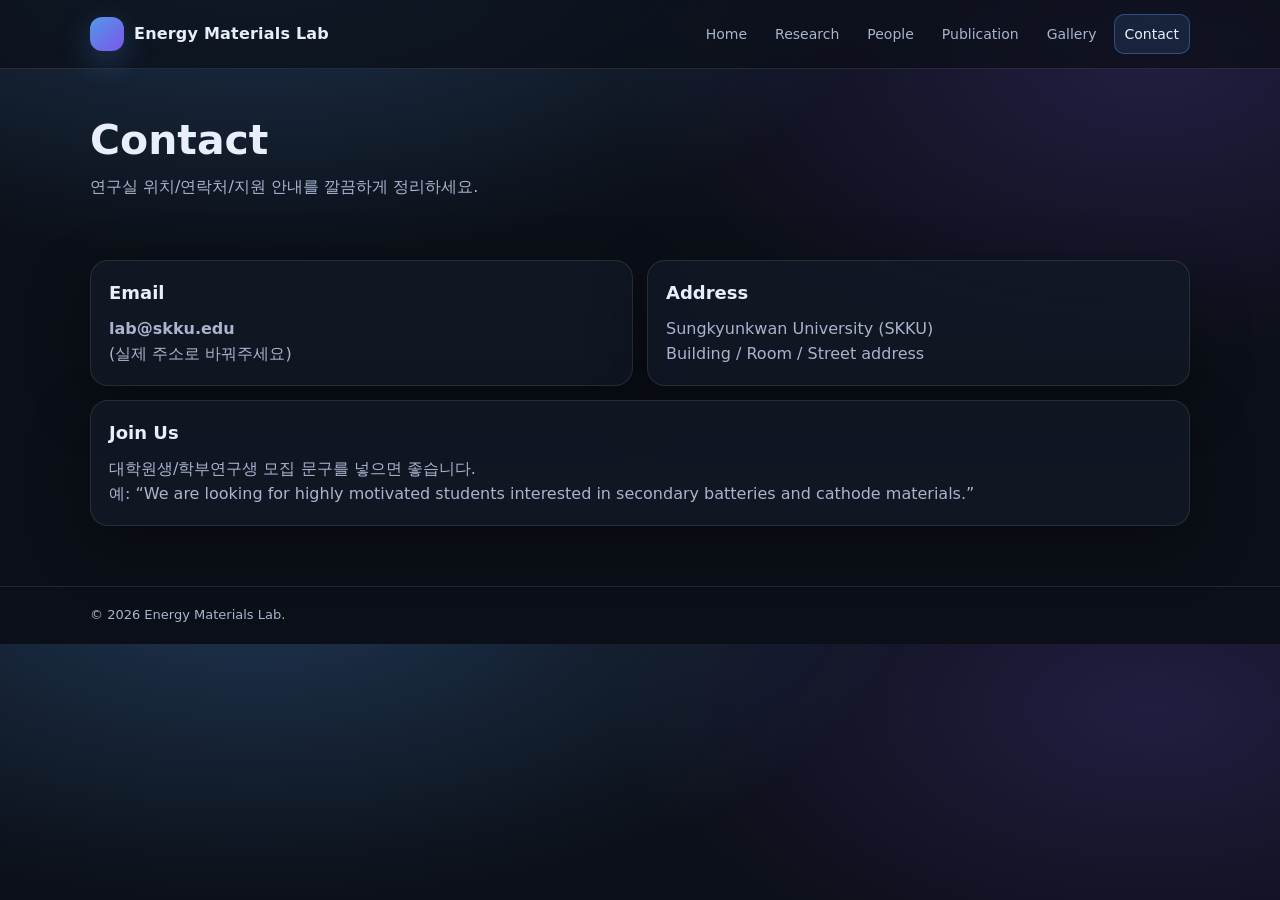
==== contact.html @ 48638ad6 "Create contact.html" ====
<!doctype html>
<html lang="ko">
<head>
  <meta charset="utf-8" />
  <meta name="viewport" content="width=device-width, initial-scale=1" />
  <title>Lab | Contact</title>
  <link rel="stylesheet" href="style.css" />
</head>
<body>
  <header>
    <div class="container nav">
      <a class="brand" href="index.html">
        <span class="brand-badge" aria-hidden="true"></span>
        <span>Energy Materials Lab</span>
      </a>

      <nav class="menu" aria-label="Primary">
        <a href="index.html">Home</a>
        <a href="research.html">Research</a>
        <a href="people.html">People</a>
        <a href="publication.html">Publication</a>
        <a href="gallery.html">Gallery</a>
        <a class="active" href="contact.html">Contact</a>
      </nav>
    </div>
  </header>

  <main class="container">
    <section class="hero">
      <h1 class="h-title">Contact</h1>
      <p class="h-sub">연구실 위치/연락처/지원 안내를 깔끔하게 정리하세요.</p>
    </section>

    <section class="grid">
      <div class="card span-6">
        <h2>Email</h2>
        <p>
          <strong>lab@skku.edu</strong><br>
          (실제 주소로 바꿔주세요)
        </p>
      </div>

      <div class="card span-6">
        <h2>Address</h2>
        <p>
          Sungkyunkwan University (SKKU)<br>
          Building / Room / Street address
        </p>
      </div>

      <div class="card span-12">
        <h2>Join Us</h2>
        <p>
          대학원생/학부연구생 모집 문구를 넣으면 좋습니다.<br>
          예: “We are looking for highly motivated students interested in secondary batteries and cathode materials.”
        </p>
      </div>
    </section>
  </main>

  <footer>
    <div class="container">© <span id="y"></span> Energy Materials Lab.</div>
  </footer>

  <script>
    document.getElementById('y').textContent = new Date().getFullYear();
  </script>
</body>
</html>
---- style.css ----
:root{
  --bg:#0b0f17;
  --panel:#121a27;
  --text:#e8eefc;
  --muted:#a9b4cf;
  --accent:#5aa7ff;
  --border:rgba(255,255,255,.10);
}

*{ box-sizing:border-box; }
html,body{ margin:0; padding:0; }
body{
  font-family: ui-sans-serif, system-ui, -apple-system, "Segoe UI", Roboto, Arial, "Noto Sans KR", sans-serif;
  background: radial-gradient(1200px 600px at 20% -10%, rgba(90,167,255,.25), transparent 55%),
              radial-gradient(900px 500px at 90% 10%, rgba(135,94,255,.18), transparent 60%),
              var(--bg);
  color:var(--text);
  line-height:1.6;
}

.container{
  width:min(1100px, 92vw);
  margin:0 auto;
}

header{
  position:sticky;
  top:0;
  backdrop-filter: blur(10px);
  background: rgba(11,15,23,.70);
  border-bottom: 1px solid var(--border);
  z-index:10;
}

.nav{
  display:flex;
  align-items:center;
  justify-content:space-between;
  padding:14px 0;
  gap:18px;
}

.brand{
  display:flex;
  align-items:center;
  gap:10px;
  text-decoration:none;
  color:var(--text);
  font-weight:700;
  letter-spacing:.2px;
}

.brand-badge{
  width:34px;
  height:34px;
  border-radius:12px;
  background: linear-gradient(135deg, rgba(90,167,255,.9), rgba(135,94,255,.9));
  box-shadow: 0 10px 30px rgba(90,167,255,.25);
}

.menu{
  display:flex;
  flex-wrap:wrap;
  gap:6px;
  align-items:center;
}

.menu a{
  color:var(--muted);
  text-decoration:none;
  padding:8px 10px;
  border-radius:10px;
  transition: .18s ease;
  border:1px solid transparent;
  font-size:14px;
}

.menu a:hover{
  color:var(--text);
  background: rgba(255,255,255,.06);
  border-color: rgba(255,255,255,.10);
}

.menu a.active{
  color:var(--text);
  background: rgba(90,167,255,.12);
  border-color: rgba(90,167,255,.35);
}

.hero{
  padding:48px 0 28px;
}

.h-title{
  font-size: clamp(28px, 3.2vw, 44px);
  line-height:1.15;
  margin: 0 0 10px;
}

.h-sub{
  color:var(--muted);
  margin:0 0 18px;
  max-width: 72ch;
}

.grid{
  display:grid;
  grid-template-columns: repeat(12, 1fr);
  gap:14px;
  padding: 14px 0 60px;
}

.card{
  grid-column: span 12;
  background: rgba(18,26,39,.72);
  border:1px solid var(--border);
  border-radius:18px;
  padding:18px;
  box-shadow: 0 18px 60px rgba(0,0,0,.30);
}

@media (min-width: 900px){
  .card.span-6{ grid-column: span 6; }
  .card.span-4{ grid-column: span 4; }
}

.card h2{
  margin:0 0 8px;
  font-size:18px;
}

.card p{
  margin:0;
  color:var(--muted);
}

footer{
  border-top:1px solid var(--border);
  color:var(--muted);
  padding:18px 0;
  font-size:13px;
}
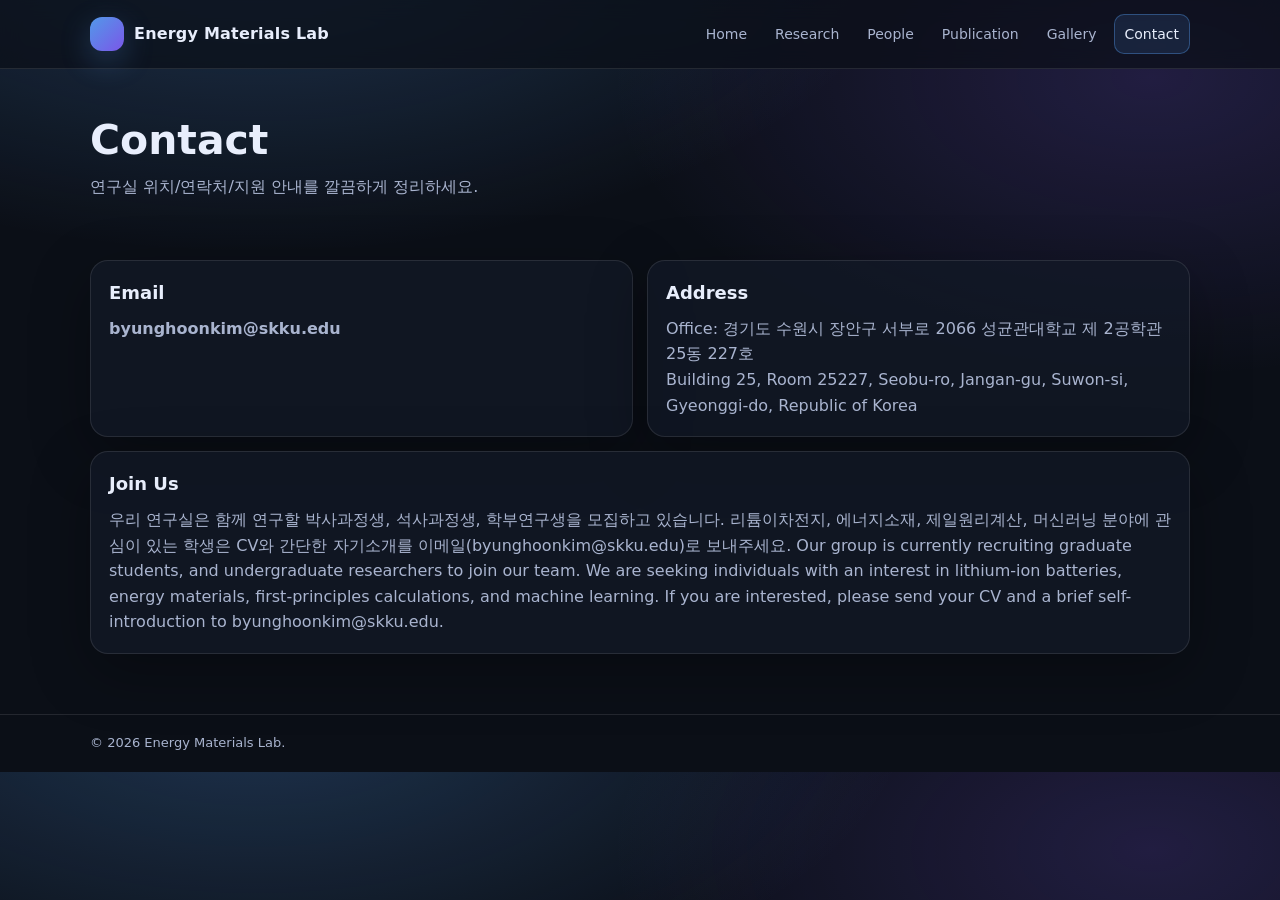
==== commit 54704b35: "Update contact.html" ====
--- a/contact.html
+++ b/contact.html
@@ -35,24 +35,25 @@
       <div class="card span-6">
         <h2>Email</h2>
         <p>
-          <strong>lab@skku.edu</strong><br>
-          (실제 주소로 바꿔주세요)
+          <strong>byunghoonkim@skku.edu</strong><br>
         </p>
       </div>
 
       <div class="card span-6">
         <h2>Address</h2>
         <p>
-          Sungkyunkwan University (SKKU)<br>
-          Building / Room / Street address
+          Office: 경기도 수원시 장안구 서부로 2066 성균관대학교 제 2공학관 25동 227호<br>
+          Building 25, Room  25227, Seobu-ro, Jangan-gu,  Suwon-si, Gyeonggi-do, Republic of Korea
         </p>
       </div>
 
       <div class="card span-12">
         <h2>Join Us</h2>
         <p>
-          대학원생/학부연구생 모집 문구를 넣으면 좋습니다.<br>
-          예: “We are looking for highly motivated students interested in secondary batteries and cathode materials.”
+          우리 연구실은 함께 연구할 박사과정생, 석사과정생, 학부연구생을 모집하고 있습니다. 리튬이차전지, 에너지소재, 제일원리계산, 머신러닝 분야에 관심이 있는 학생은 CV와 간단한 자기소개를 이메일(byunghoonkim@skku.edu)로 보내주세요. 
+
+
+Our group is currently recruiting graduate students, and undergraduate researchers to join our team. We are seeking individuals with an interest in lithium-ion batteries, energy materials, first-principles calculations, and machine learning. If you are interested, please send your CV and a brief self-introduction to byunghoonkim@skku.edu. <br>
         </p>
       </div>
     </section>
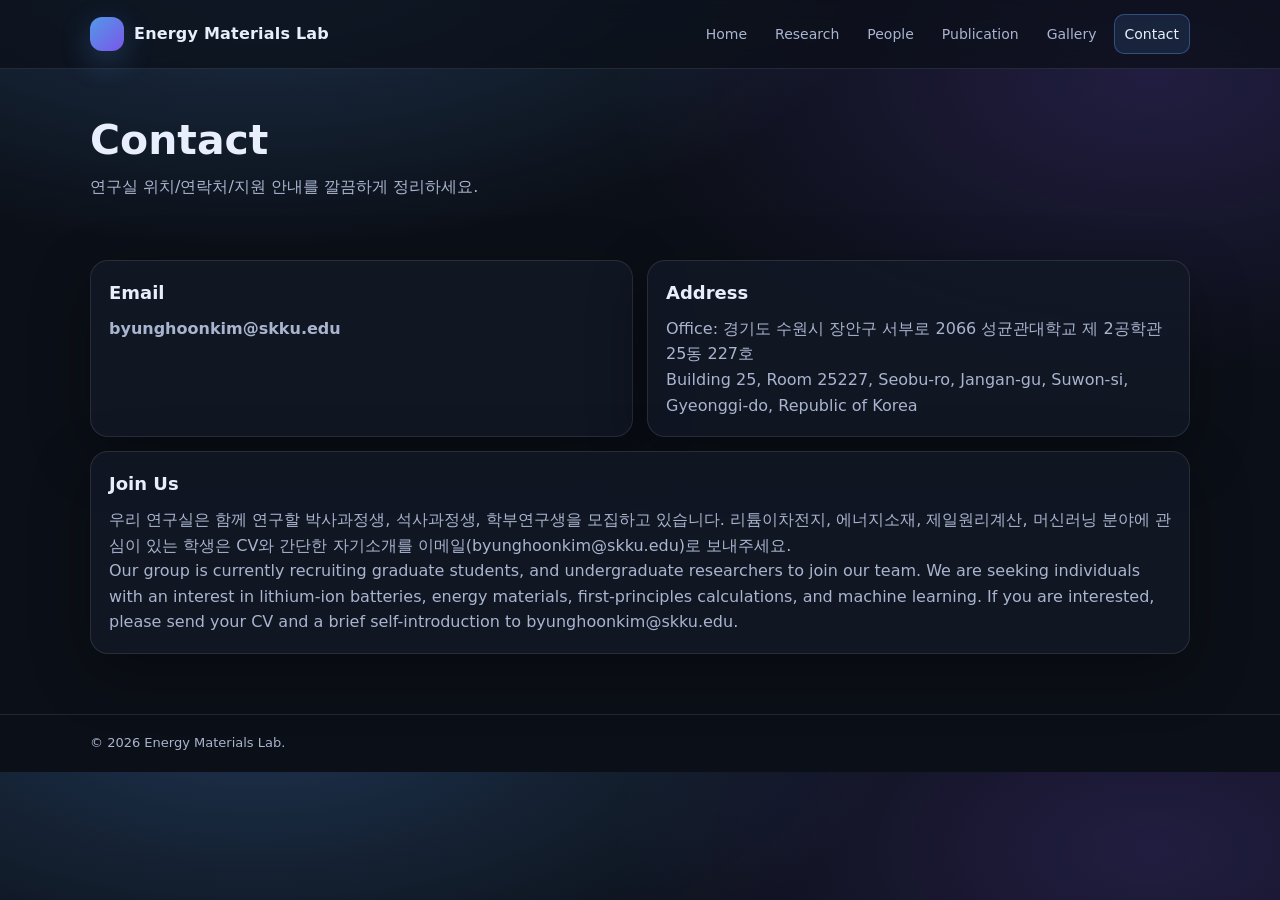
==== commit 37ada7bd: "Update contact.html" ====
--- a/contact.html
+++ b/contact.html
@@ -50,9 +50,7 @@
       <div class="card span-12">
         <h2>Join Us</h2>
         <p>
-          우리 연구실은 함께 연구할 박사과정생, 석사과정생, 학부연구생을 모집하고 있습니다. 리튬이차전지, 에너지소재, 제일원리계산, 머신러닝 분야에 관심이 있는 학생은 CV와 간단한 자기소개를 이메일(byunghoonkim@skku.edu)로 보내주세요. 
-
-
+          우리 연구실은 함께 연구할 박사과정생, 석사과정생, 학부연구생을 모집하고 있습니다. 리튬이차전지, 에너지소재, 제일원리계산, 머신러닝 분야에 관심이 있는 학생은 CV와 간단한 자기소개를 이메일(byunghoonkim@skku.edu)로 보내주세요.<br>
 Our group is currently recruiting graduate students, and undergraduate researchers to join our team. We are seeking individuals with an interest in lithium-ion batteries, energy materials, first-principles calculations, and machine learning. If you are interested, please send your CV and a brief self-introduction to byunghoonkim@skku.edu. <br>
         </p>
       </div>
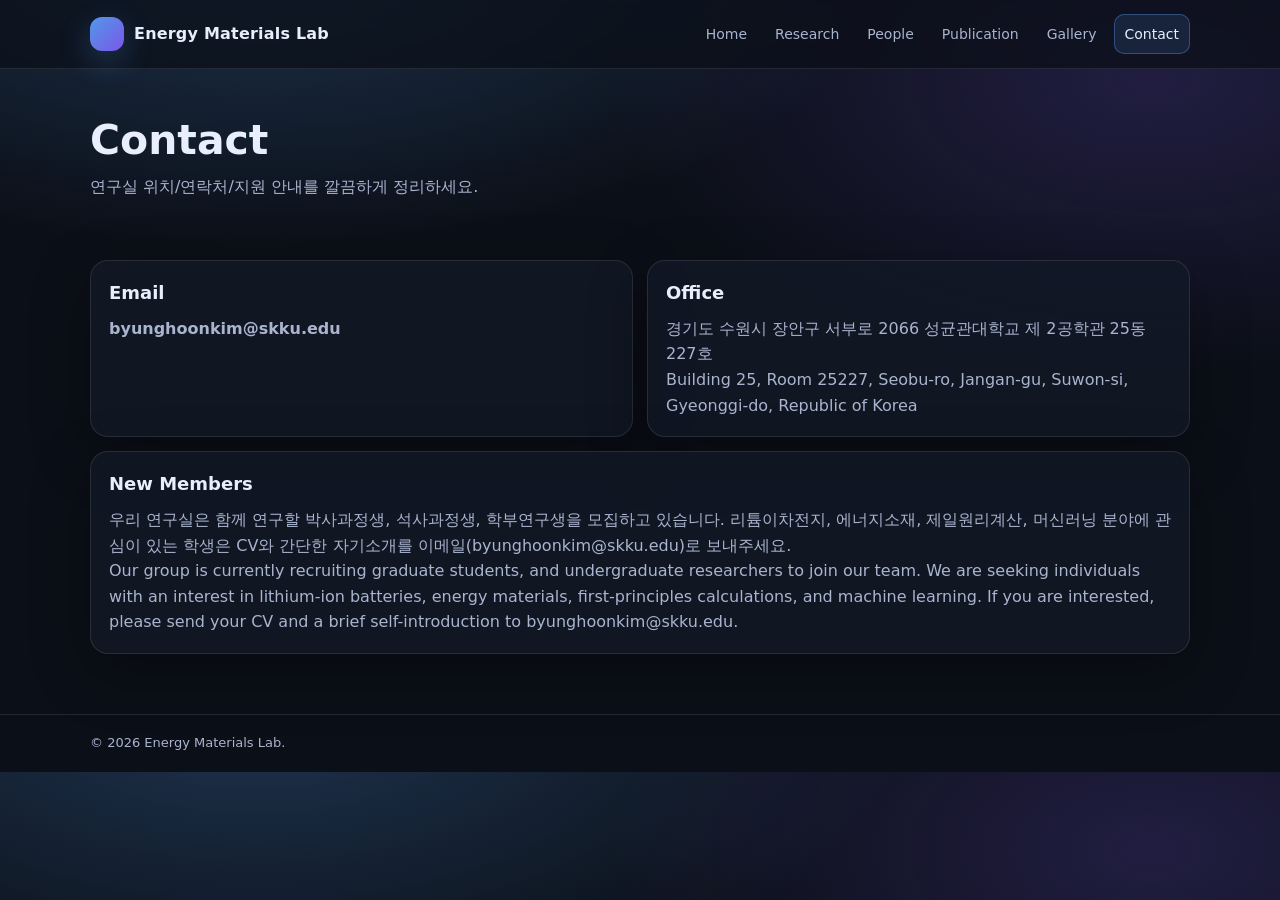
==== commit 54b52190: "Update contact.html" ====
--- a/contact.html
+++ b/contact.html
@@ -40,15 +40,15 @@
       </div>
 
       <div class="card span-6">
-        <h2>Address</h2>
+        <h2>Office</h2>
         <p>
-          Office: 경기도 수원시 장안구 서부로 2066 성균관대학교 제 2공학관 25동 227호<br>
+          경기도 수원시 장안구 서부로 2066 성균관대학교 제 2공학관 25동 227호<br>
           Building 25, Room  25227, Seobu-ro, Jangan-gu,  Suwon-si, Gyeonggi-do, Republic of Korea
         </p>
       </div>
 
       <div class="card span-12">
-        <h2>Join Us</h2>
+        <h2>New Members</h2>
         <p>
           우리 연구실은 함께 연구할 박사과정생, 석사과정생, 학부연구생을 모집하고 있습니다. 리튬이차전지, 에너지소재, 제일원리계산, 머신러닝 분야에 관심이 있는 학생은 CV와 간단한 자기소개를 이메일(byunghoonkim@skku.edu)로 보내주세요.<br>
 Our group is currently recruiting graduate students, and undergraduate researchers to join our team. We are seeking individuals with an interest in lithium-ion batteries, energy materials, first-principles calculations, and machine learning. If you are interested, please send your CV and a brief self-introduction to byunghoonkim@skku.edu. <br>
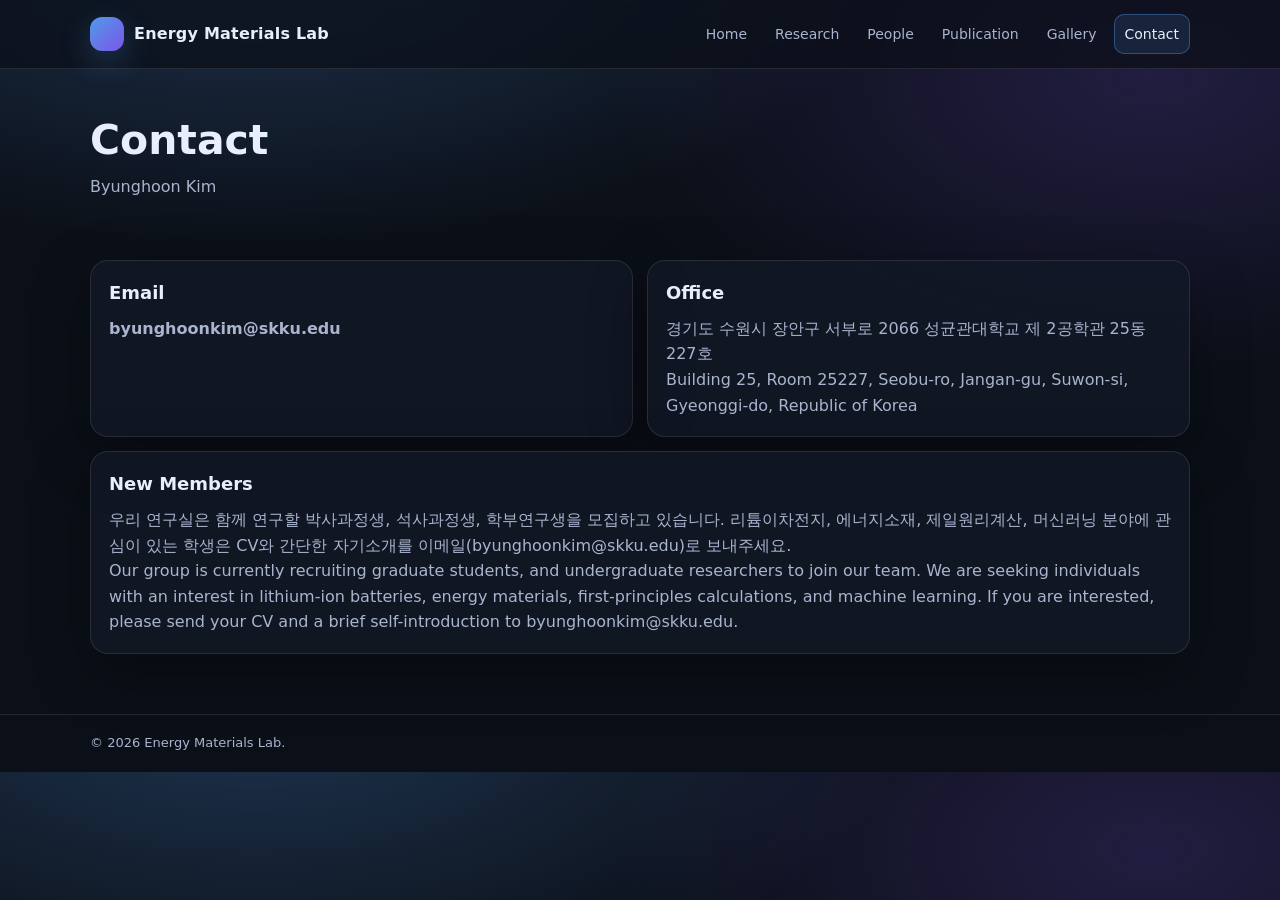
==== commit acdad68f: "Update contact.html" ====
--- a/contact.html
+++ b/contact.html
@@ -28,7 +28,7 @@
   <main class="container">
     <section class="hero">
       <h1 class="h-title">Contact</h1>
-      <p class="h-sub">연구실 위치/연락처/지원 안내를 깔끔하게 정리하세요.</p>
+      <p class="h-sub">Byunghoon Kim</p>
     </section>
 
     <section class="grid">
